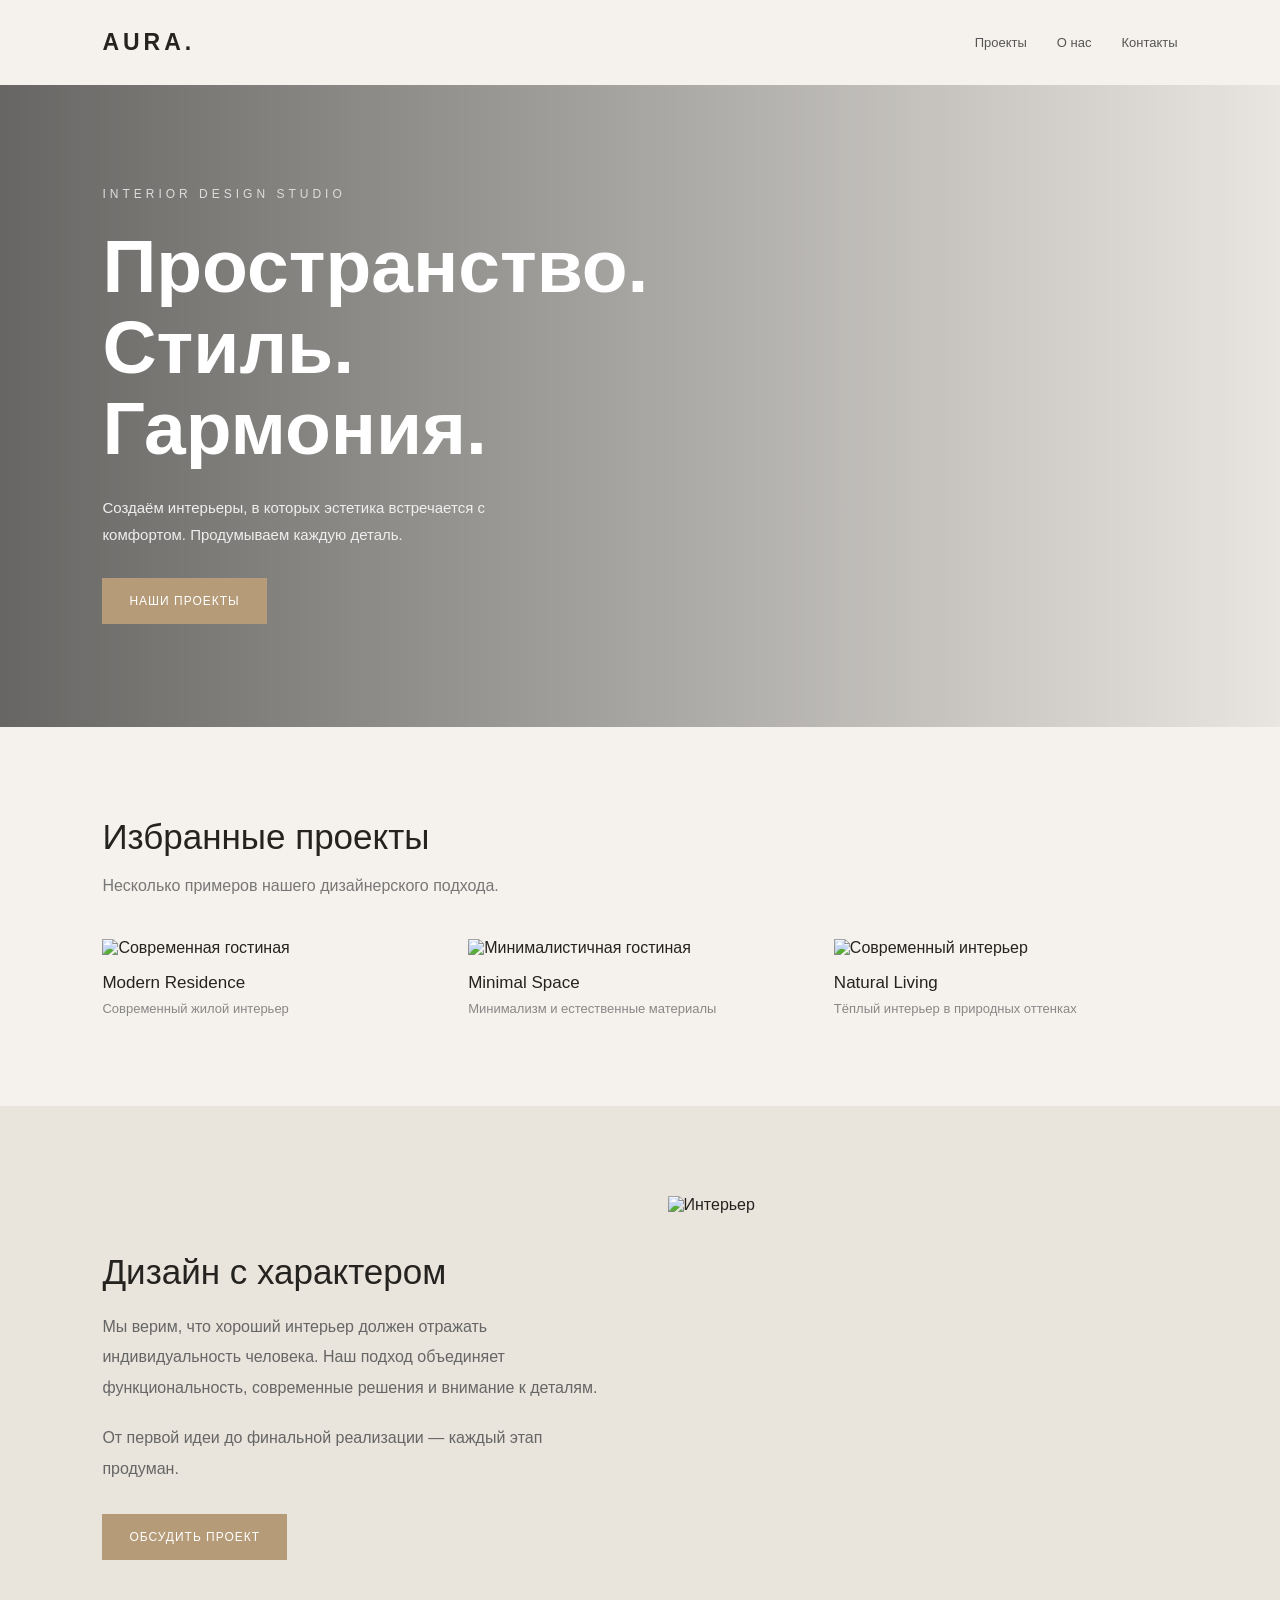
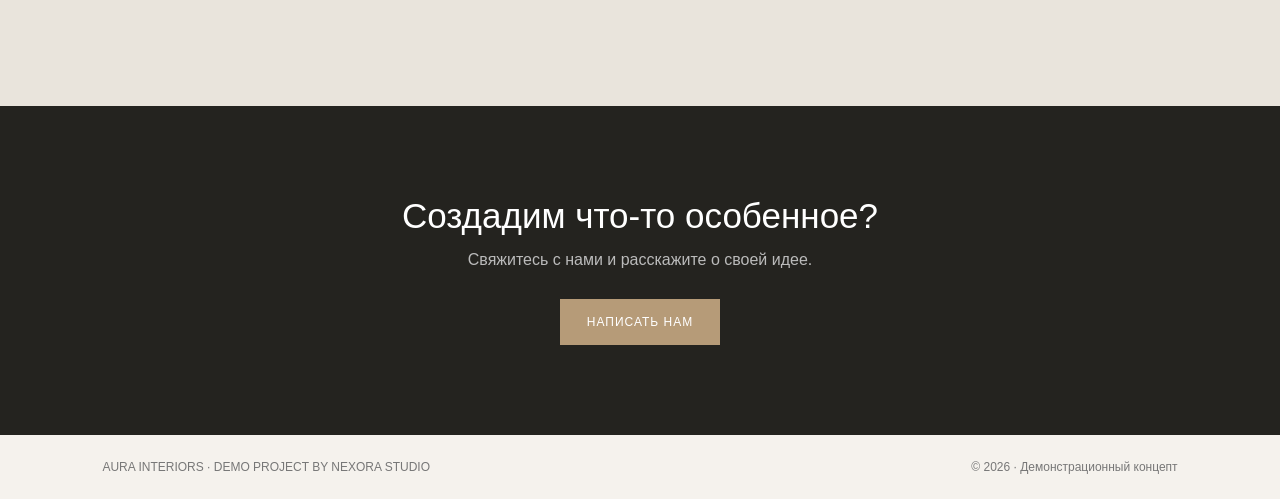
==== projects/business-website/index.html @ ea3cc9ff "Add business website portfolio project" ====
<!DOCTYPE html>
<html lang="ru">
<head>
<meta charset="UTF-8">
<meta name="viewport" content="width=device-width, initial-scale=1.0">
<title>AURA — Interior Design</title>
<style>
*{box-sizing:border-box;margin:0;padding:0}
body{background:#f5f2ed;color:#24231f;font-family:Arial,sans-serif}
header{height:85px;padding:0 8%;display:flex;align-items:center;justify-content:space-between}
.logo{font-size:23px;font-weight:800;letter-spacing:4px}
nav{display:flex;gap:30px}
nav a{color:#555;text-decoration:none;font-size:13px}
.hero{min-height:580px;background:linear-gradient(90deg,rgba(0,0,0,.58),rgba(0,0,0,.05)),url('https://images.unsplash.com/photo-1600210492486-724fe5c67fb0?w=1800') center/cover;display:flex;align-items:center;padding:8%;color:white}
.hero-content{max-width:550px}
.eyebrow{font-size:12px;letter-spacing:4px;margin-bottom:25px;color:#ddd}
h1{font-size:clamp(42px,6vw,75px);line-height:1.08;margin-bottom:25px}
.hero p{color:#eee;line-height:1.8;max-width:440px;font-size:15px}
.btn{display:inline-block;margin-top:30px;background:#b69b78;color:white;padding:16px 27px;text-decoration:none;font-size:12px;letter-spacing:1px;border:0;cursor:pointer}
section{padding:90px 8%}
.section-title{font-size:35px;font-weight:500;margin-bottom:15px}
.section-sub{color:#777;line-height:1.7;margin-bottom:40px}
.projects{display:grid;grid-template-columns:repeat(3,1fr);gap:22px}
.project img{width:100%;height:280px;object-fit:cover}
.project h3{margin-top:16px;font-size:17px;font-weight:500}
.project p{margin-top:8px;color:#888;font-size:13px}
.about{background:#e9e4dc;display:grid;grid-template-columns:1fr 1fr;gap:55px;align-items:center}
.about img{width:100%;height:420px;object-fit:cover}
.about p{color:#666;line-height:1.9;margin-top:20px}
.contact{text-align:center;background:#24231f;color:white}
.contact p{color:#bbb;margin-top:15px}
footer{padding:25px 8%;display:flex;justify-content:space-between;gap:15px;color:#777;font-size:12px}
@media(max-width:750px){
header{padding:0 5%}
nav{gap:12px}
nav a{font-size:11px}
section{padding:65px 6%}
.projects{grid-template-columns:1fr}
.project img{height:260px}
.about{grid-template-columns:1fr}
.about img{height:300px}
footer{padding:25px 6%;flex-direction:column}
}
</style>
</head>
<body>

<header>
<div class="logo">AURA.</div>
<nav>
<a href="#projects">Проекты</a>
<a href="#about">О нас</a>
<a href="#contact">Контакты</a>
</nav>
</header>

<div class="hero">
<div class="hero-content">
<div class="eyebrow">INTERIOR DESIGN STUDIO</div>
<h1>Пространство.<br>Стиль. Гармония.</h1>
<p>Создаём интерьеры, в которых эстетика встречается с комфортом. Продумываем каждую деталь.</p>
<a class="btn" href="#projects">НАШИ ПРОЕКТЫ</a>
</div>
</div>

<section id="projects">
<h2 class="section-title">Избранные проекты</h2>
<p class="section-sub">Несколько примеров нашего дизайнерского подхода.</p>
<div class="projects">
<div class="project">
<img src="https://images.unsplash.com/photo-1600607687939-ce8a6c25118c?w=800" alt="Современная гостиная">
<h3>Modern Residence</h3>
<p>Современный жилой интерьер</p>
</div>
<div class="project">
<img src="https://images.unsplash.com/photo-1600210492493-0946911123ea?w=800" alt="Минималистичная гостиная">
<h3>Minimal Space</h3>
<p>Минимализм и естественные материалы</p>
</div>
<div class="project">
<img src="https://images.unsplash.com/photo-1600607687920-4e2a09cf159d?w=800" alt="Современный интерьер">
<h3>Natural Living</h3>
<p>Тёплый интерьер в природных оттенках</p>
</div>
</div>
</section>

<section class="about" id="about">
<div>
<h2 class="section-title">Дизайн с характером</h2>
<p>Мы верим, что хороший интерьер должен отражать индивидуальность человека. Наш подход объединяет функциональность, современные решения и внимание к деталям.</p>
<p>От первой идеи до финальной реализации — каждый этап продуман.</p>
<a class="btn" href="#contact">ОБСУДИТЬ ПРОЕКТ</a>
</div>
<img src="https://images.unsplash.com/photo-1600607687644-c7171b42498f?w=900" alt="Интерьер">
</section>

<section class="contact" id="contact">
<h2 class="section-title">Создадим что-то особенное?</h2>
<p>Свяжитесь с нами и расскажите о своей идее.</p>
<a class="btn" href="mailto:hello@example.com">НАПИСАТЬ НАМ</a>
</section>

<footer>
<span>AURA INTERIORS · DEMO PROJECT BY NEXORA STUDIO</span>
<span>© 2026 · Демонстрационный концепт</span>
</footer>

</body>
</html>
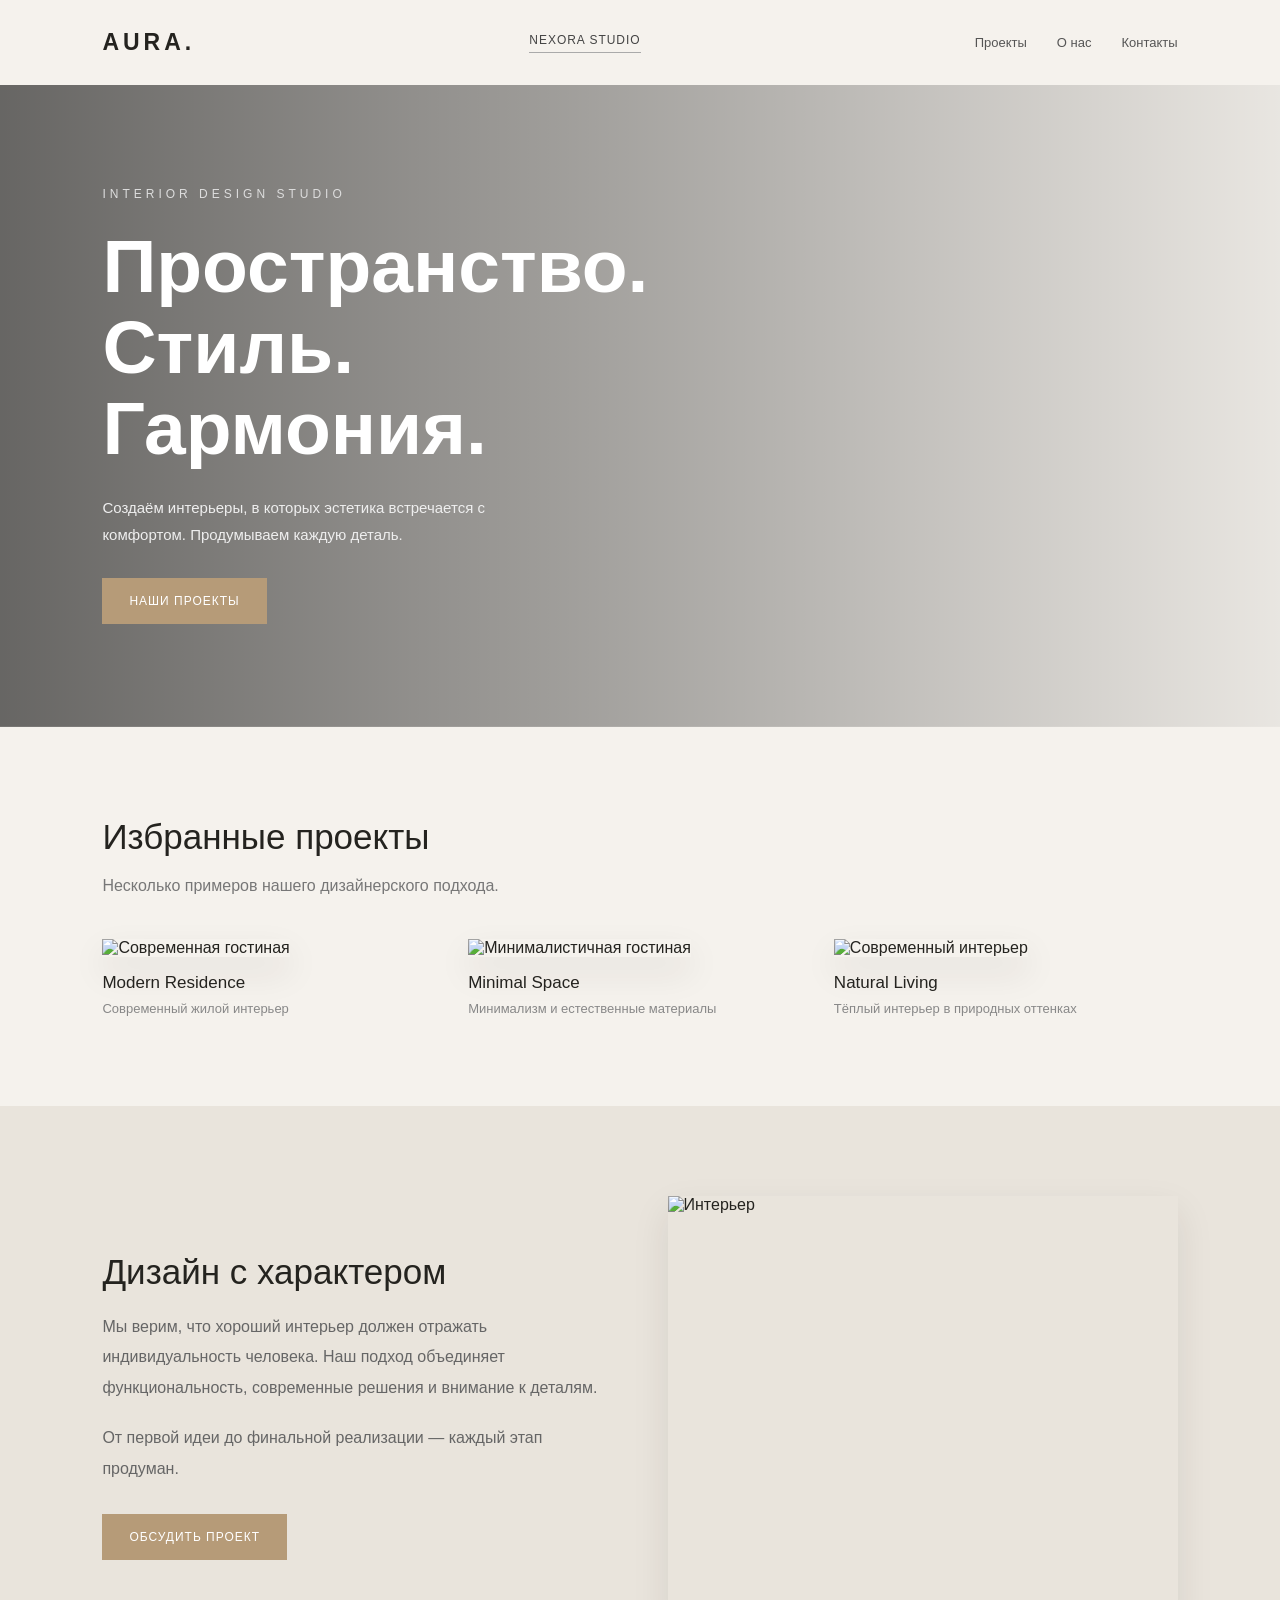
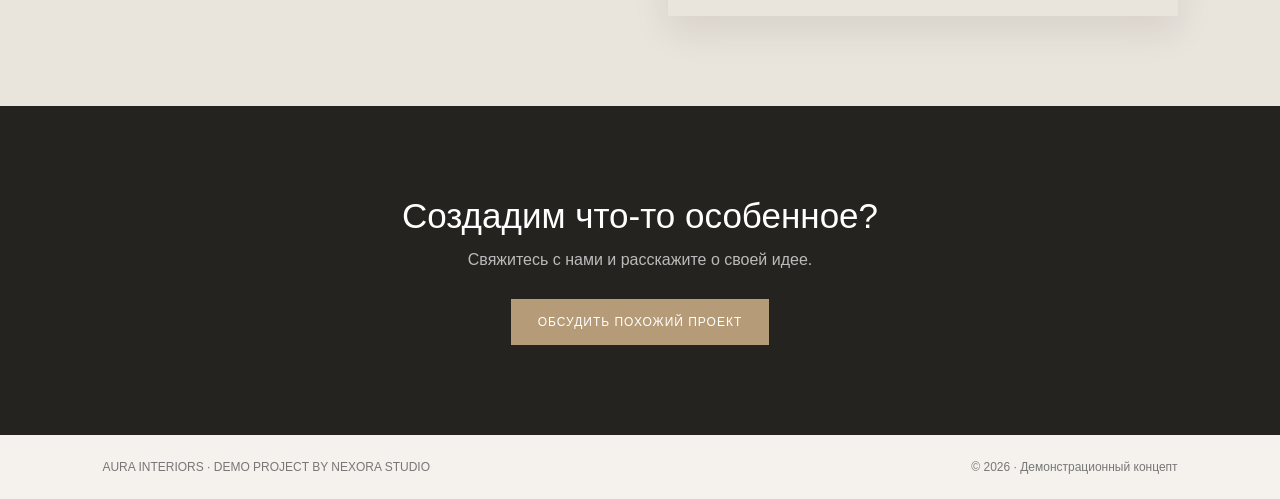
==== commit f0c0bce6: "м" ====
--- a/projects/business-website/index.html
+++ b/projects/business-website/index.html
@@ -31,6 +31,15 @@
 .contact{text-align:center;background:#24231f;color:white}
 .contact p{color:#bbb;margin-top:15px}
 footer{padding:25px 8%;display:flex;justify-content:space-between;gap:15px;color:#777;font-size:12px}
+.back{color:#444;text-decoration:none;font-size:12px;letter-spacing:.08em;border-bottom:1px solid #aaa;padding-bottom:5px;transition:color .2s,border-color .2s}.back:hover{color:#111;border-color:#111}
+.project{perspective:1000px;transform-style:preserve-3d;transition:transform .35s cubic-bezier(.2,.7,.2,1)}
+.project img,.about img{cursor:zoom-in;transition:transform .7s cubic-bezier(.2,.7,.2,1),filter .4s,box-shadow .4s;box-shadow:0 15px 35px #28231d18}
+.project:hover{transform:translateY(-7px) rotateX(2deg)}.project:hover img{transform:translateZ(16px) scale(1.025);filter:saturate(1.08);box-shadow:0 28px 50px #28231d30}
+.hero-content{animation:copyIn .8s both}.hero{background-position:center;background-size:cover;transition:background-position .5s}
+.btn{transition:transform .22s,background .22s,box-shadow .22s}.btn:hover{transform:translateY(-3px);background:#9d8260;box-shadow:0 12px 26px #17130e35}.btn:active{transform:translateY(1px) scale(.98)}
+.lightbox{position:fixed;inset:0;z-index:20;display:grid;place-items:center;padding:28px;background:#111d;backdrop-filter:blur(12px);opacity:0;visibility:hidden;transition:opacity .25s,visibility .25s;cursor:zoom-out}.lightbox.open{opacity:1;visibility:visible}.lightbox img{max-width:min(1100px,92vw);max-height:84vh;object-fit:contain;border-radius:5px;box-shadow:0 35px 100px #0008;transform:scale(.96);transition:transform .3s}.lightbox.open img{transform:scale(1)}.lightbox button{position:absolute;top:22px;right:28px;border:1px solid #ffffff55;border-radius:50%;width:44px;height:44px;color:white;background:#1118;font-size:24px;cursor:pointer}
+@keyframes copyIn{from{opacity:0;transform:translateY(18px)}to{opacity:1;transform:translateY(0)}}
+@media(prefers-reduced-motion:reduce){*,*::before,*::after{animation-duration:.01ms!important;transition-duration:.01ms!important}}
 @media(max-width:750px){
 header{padding:0 5%}
 nav{gap:12px}
@@ -42,12 +51,14 @@
 .about img{height:300px}
 footer{padding:25px 6%;flex-direction:column}
 }
+@media(max-width:750px){header{height:auto;min-height:70px;flex-wrap:wrap;padding:12px 5%;gap:12px}nav{order:3;width:100%;justify-content:space-between}.back{font-size:10px}}
 </style>
 </head>
 <body>
 
 <header>
 <div class="logo">AURA.</div>
+<a class="back" href="/">NEXORA STUDIO</a>
 <nav>
 <a href="#projects">Проекты</a>
 <a href="#about">О нас</a>
@@ -99,7 +110,7 @@
 <section class="contact" id="contact">
 <h2 class="section-title">Создадим что-то особенное?</h2>
 <p>Свяжитесь с нами и расскажите о своей идее.</p>
-<a class="btn" href="mailto:hello@example.com">НАПИСАТЬ НАМ</a>
+<a class="btn" href="/#contact">ОБСУДИТЬ ПОХОЖИЙ ПРОЕКТ</a>
 </section>
 
 <footer>
@@ -107,5 +118,21 @@
 <span>© 2026 · Демонстрационный концепт</span>
 </footer>
 
+<div class="lightbox" id="lightbox" role="dialog" aria-modal="true" aria-label="Просмотр изображения">
+  <button type="button" aria-label="Закрыть">×</button>
+  <img alt="">
+</div>
+
+<script>
+const lightbox=document.getElementById("lightbox");
+const lightboxImage=lightbox.querySelector("img");
+function closeLightbox(){lightbox.classList.remove("open");document.body.style.overflow="";}
+document.querySelectorAll(".project img,.about img").forEach(image=>image.addEventListener("click",()=>{
+  lightboxImage.src=image.src;lightboxImage.alt=image.alt;lightbox.classList.add("open");document.body.style.overflow="hidden";
+}));
+lightbox.addEventListener("click",event=>{if(event.target===lightbox||event.target.tagName==="BUTTON")closeLightbox();});
+document.addEventListener("keydown",event=>{if(event.key==="Escape")closeLightbox();});
+</script>
+
 </body>
 </html>
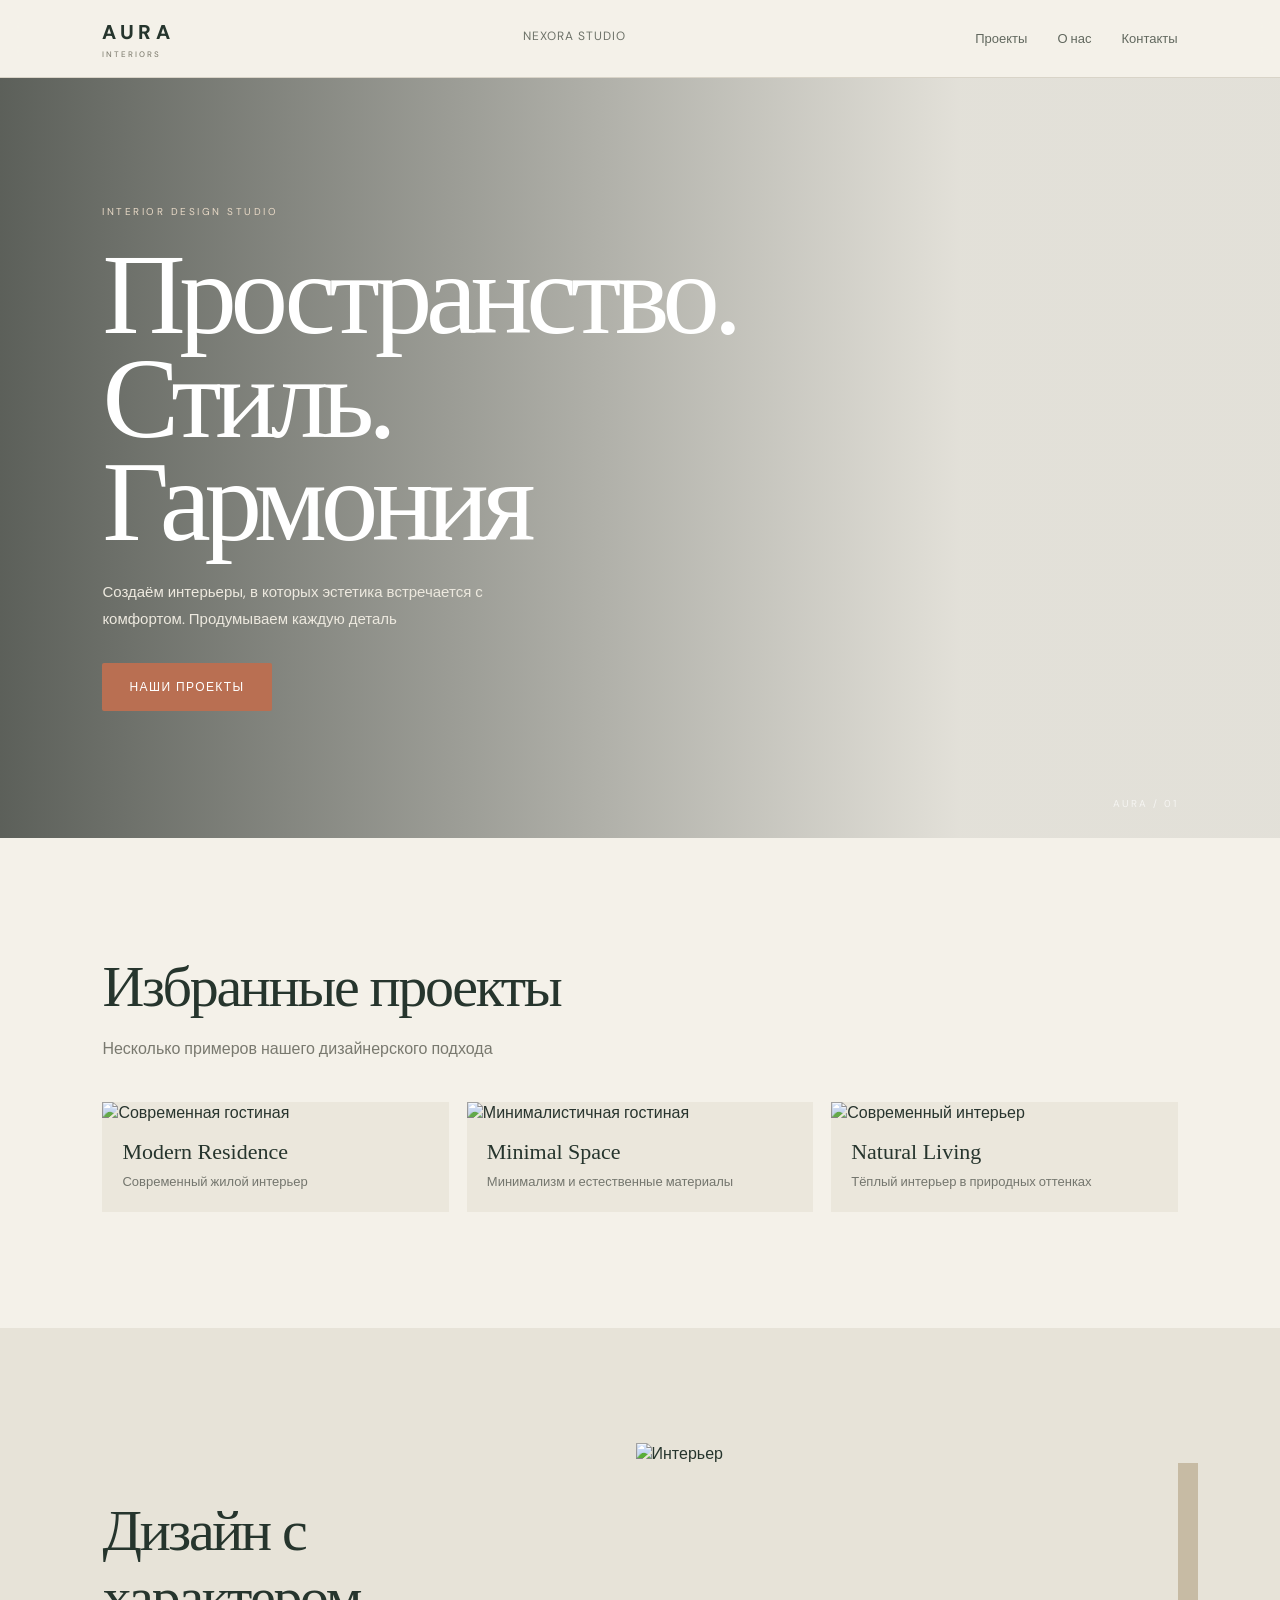
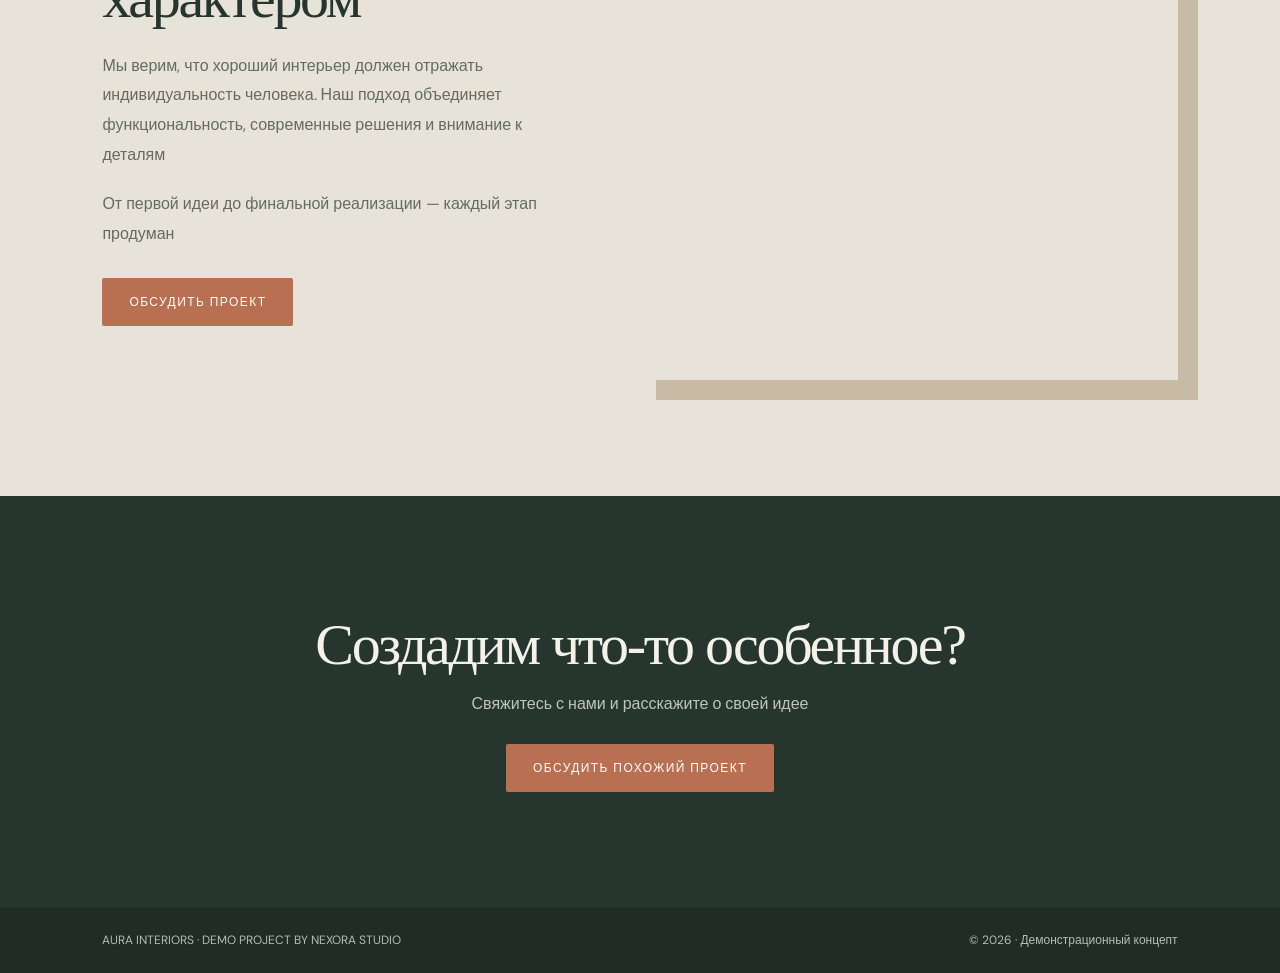
==== commit 44610c84: "о" ====
--- a/projects/business-website/index.html
+++ b/projects/business-website/index.html
@@ -4,6 +4,7 @@
 <head>
 <meta charset="UTF-8">
 <meta name="viewport" content="width=device-width, initial-scale=1.0">
+<link rel="preconnect" href="https://fonts.googleapis.com"><link rel="preconnect" href="https://fonts.gstatic.com" crossorigin><link href="https://fonts.googleapis.com/css2?family=DM+Sans:wght@400;500;600;700&display=swap" rel="stylesheet">
 <title>AURA — Interior Design</title>
 <style>
 *{box-sizing:border-box;margin:0;padding:0}
@@ -52,12 +53,42 @@
 footer{padding:25px 6%;flex-direction:column}
 }
 @media(max-width:750px){header{height:auto;min-height:70px;flex-wrap:wrap;padding:12px 5%;gap:12px}nav{order:3;width:100%;justify-content:space-between}.back{font-size:10px}}
+/* AURA editorial redesign */
+:root{--ink:#26352d;--paper:#f4f1e9;--clay:#b96f52;--olive:#68755d;--line:#d9d4c8}
+html{scroll-behavior:smooth;scroll-padding-top:90px}
+body{background:var(--paper);color:var(--ink);font-family:"DM Sans",Arial,sans-serif;overflow-x:hidden}
+header{position:sticky;top:0;z-index:10;height:78px;background:#f4f1e9ed;border-bottom:1px solid var(--line);backdrop-filter:blur(14px)}
+.logo{font-size:20px;letter-spacing:.22em}.logo::after{content:"INTERIORS";display:block;margin-top:4px;color:#858276;font-size:8px;letter-spacing:.25em;font-weight:500}
+nav a{color:#62685f;transition:color .2s}nav a:hover{color:var(--clay)}
+.back{border:0;color:#6d7168}
+.hero{position:relative;isolation:isolate;min-height: min(760px, calc(100svh - 78px));padding:9% 8%;background-image:linear-gradient(90deg,rgba(20,27,22,.68),rgba(20,27,22,.08) 75%),url('https://images.unsplash.com/photo-1600210492486-724fe5c67fb0?w=1800');background-attachment:scroll}
+.hero::after{content:"AURA / 01";position:absolute;right:8%;bottom:28px;color:#ffffffaa;font-size:10px;letter-spacing:.2em}
+.hero-content{max-width:650px}.eyebrow{color:#e8d9c6;font-size:10px;letter-spacing:.25em}
+h1{max-width:640px;font-family:Georgia,"Times New Roman",serif;font-size:clamp(58px,9vw,116px);font-weight:400;letter-spacing:-.055em;line-height:.9}
+.hero p{max-width:430px;color:#ede9df;font-size:15px;line-height:1.8}
+.btn{background:var(--clay);border-radius:2px;color:white;letter-spacing:.12em}.btn:hover{background:#9e5c43}
+section{padding:clamp(72px,9vw,126px) 8%}.section-title{font-family:Georgia,"Times New Roman",serif;font-size:clamp(34px,5vw,58px);font-weight:400;letter-spacing:-.04em}
+.section-sub{max-width:48ch;color:#79796f}
+.projects{grid-template-columns:repeat(3,minmax(0,1fr));gap:18px}
+.project{padding-bottom:22px;background:#ebe7dc;overflow:hidden;transition:transform .45s cubic-bezier(.2,.75,.25,1),box-shadow .45s}
+.project img{height:clamp(230px,28vw,390px);box-shadow:none;transform-origin:center;filter:saturate(.82)}
+.project:hover{transform:translateY(-8px) rotateX(2deg);box-shadow:0 24px 48px #26352d20}
+.project:hover img{transform:translateZ(12px) scale(1.035);filter:saturate(1.08);box-shadow:none}
+.project h3,.project p{margin-left:20px;margin-right:20px}.project h3{font-family:Georgia,serif;font-size:22px}.project p{color:#74766e}
+.about{background:#e7e3d8;grid-template-columns:.9fr 1.1fr;gap:clamp(35px,7vw,100px)}
+.about img{height:clamp(330px,42vw,560px);object-fit:cover;box-shadow:20px 20px 0 #c7bba4;transition:transform .5s}.about img:hover{transform:translate(-5px,-5px)}
+.about p{max-width:56ch;color:#666b62;line-height:1.85}
+.contact{background:var(--ink);color:var(--paper)}.contact .section-title{color:var(--paper)}.contact p{color:#c1c5bc}
+footer{background:#202c25;color:#b8bcb3}.lightbox{background:#172019e8}
+.reveal-in{opacity:0;transform:translateY(24px);transition:opacity .7s ease,transform .7s cubic-bezier(.2,.7,.2,1)}.reveal-in.visible{opacity:1;transform:none}
+@media(max-width:750px){.hero{min-height:650px;padding:18% 7%}.hero::after{right:7%}.projects{grid-template-columns:1fr}.project img{height:300px}.about{grid-template-columns:1fr}.about img{height:330px;box-shadow:10px 10px 0 #c7bba4}nav{gap:14px}.section-title{font-size:38px}}
+@media(prefers-reduced-motion:reduce){html{scroll-behavior:auto}.reveal-in{opacity:1;transform:none;transition:none}}
 </style>
 </head>
 <body>
 
 <header>
-<div class="logo">AURA.</div>
+<div class="logo">AURA</div>
 <a class="back" href="/">NEXORA STUDIO</a>
 <nav>
 <a href="#projects">Проекты</a>
@@ -69,15 +100,15 @@
 <div class="hero">
 <div class="hero-content">
 <div class="eyebrow">INTERIOR DESIGN STUDIO</div>
-<h1>Пространство.<br>Стиль. Гармония.</h1>
-<p>Создаём интерьеры, в которых эстетика встречается с комфортом. Продумываем каждую деталь.</p>
+<h1>Пространство.<br>Стиль. Гармония</h1>
+<p>Создаём интерьеры, в которых эстетика встречается с комфортом. Продумываем каждую деталь</p>
 <a class="btn" href="#projects">НАШИ ПРОЕКТЫ</a>
 </div>
 </div>
 
 <section id="projects">
 <h2 class="section-title">Избранные проекты</h2>
-<p class="section-sub">Несколько примеров нашего дизайнерского подхода.</p>
+<p class="section-sub">Несколько примеров нашего дизайнерского подхода</p>
 <div class="projects">
 <div class="project">
 <img src="https://images.unsplash.com/photo-1600607687939-ce8a6c25118c?w=800" alt="Современная гостиная">
@@ -100,8 +131,8 @@
 <section class="about" id="about">
 <div>
 <h2 class="section-title">Дизайн с характером</h2>
-<p>Мы верим, что хороший интерьер должен отражать индивидуальность человека. Наш подход объединяет функциональность, современные решения и внимание к деталям.</p>
-<p>От первой идеи до финальной реализации — каждый этап продуман.</p>
+<p>Мы верим, что хороший интерьер должен отражать индивидуальность человека. Наш подход объединяет функциональность, современные решения и внимание к деталям</p>
+<p>От первой идеи до финальной реализации — каждый этап продуман</p>
 <a class="btn" href="#contact">ОБСУДИТЬ ПРОЕКТ</a>
 </div>
 <img src="https://images.unsplash.com/photo-1600607687644-c7171b42498f?w=900" alt="Интерьер">
@@ -109,7 +140,7 @@
 
 <section class="contact" id="contact">
 <h2 class="section-title">Создадим что-то особенное?</h2>
-<p>Свяжитесь с нами и расскажите о своей идее.</p>
+<p>Свяжитесь с нами и расскажите о своей идее</p>
 <a class="btn" href="/#contact">ОБСУДИТЬ ПОХОЖИЙ ПРОЕКТ</a>
 </section>
 
@@ -132,6 +163,10 @@
 }));
 lightbox.addEventListener("click",event=>{if(event.target===lightbox||event.target.tagName==="BUTTON")closeLightbox();});
 document.addEventListener("keydown",event=>{if(event.key==="Escape")closeLightbox();});
+if("IntersectionObserver" in window&&!matchMedia("(prefers-reduced-motion:reduce)").matches){
+  const observer=new IntersectionObserver(entries=>entries.forEach(entry=>{if(entry.isIntersecting){entry.target.classList.add("visible");observer.unobserve(entry.target);}}),{threshold:.15});
+  document.querySelectorAll(".project,.about>div,.section-title,.section-sub").forEach((element,index)=>{element.classList.add("reveal-in");element.style.transitionDelay=`${(index%3)*80}ms`;observer.observe(element);});
+}
 </script>
 
 </body>
